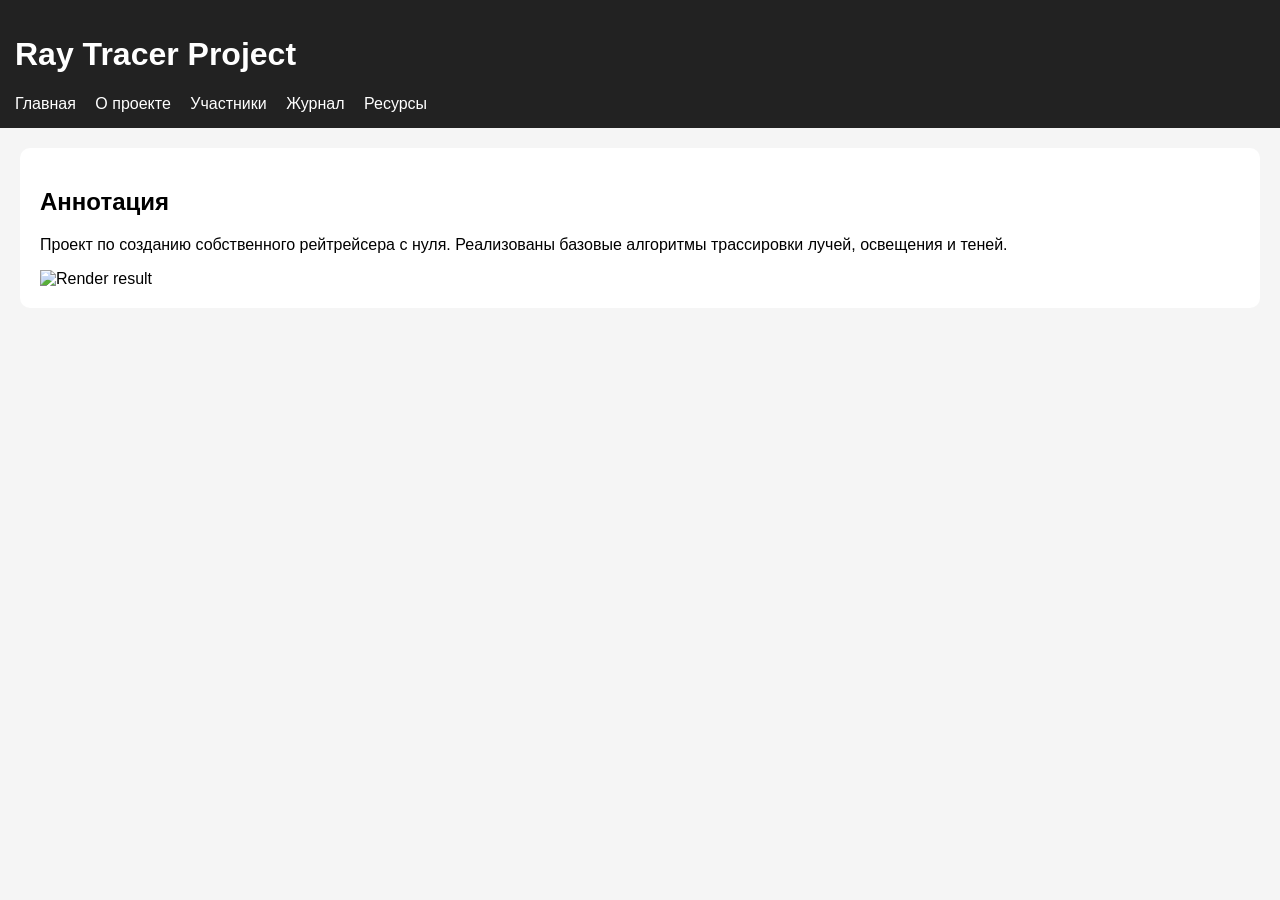
==== site/index.html @ 497eb031 "Update index.html" ====
<!DOCTYPE html>
<html lang="ru">
<head>
    <meta charset="UTF-8">
    <title>Ray Tracer Project</title>
    <link rel="stylesheet" href="style.css">
</head>
<body>

<header>
    <h1>Ray Tracer Project</h1>
    <nav>
        <a href="index.html">Главная</a>
        <a href="about.html">О проекте</a>
        <a href="team.html">Участники</a>
        <a href="journal.html">Журнал</a>
        <a href="resources.html">Ресурсы</a>
    </nav>
</header>

<main>
    <h2>Аннотация</h2>
    <p>
        Проект по созданию собственного рейтрейсера с нуля.
        Реализованы базовые алгоритмы трассировки лучей, освещения и теней.
    </p>

    <img src="../images/final.png" alt="Render result" width="500">
</main>

</body>
</html>
---- site/style.css ----
body {
    font-family: Arial, sans-serif;
    margin: 0;
    background: #f5f5f5;
}

header {
    background: #222;
    color: white;
    padding: 15px;
}

nav a {
    color: white;
    margin-right: 15px;
    text-decoration: none;
}

main {
    padding: 20px;
    background: white;
    margin: 20px;
    border-radius: 10px;
}

footer {
    text-align: center;
    padding: 10px;
    background: #ddd;
}
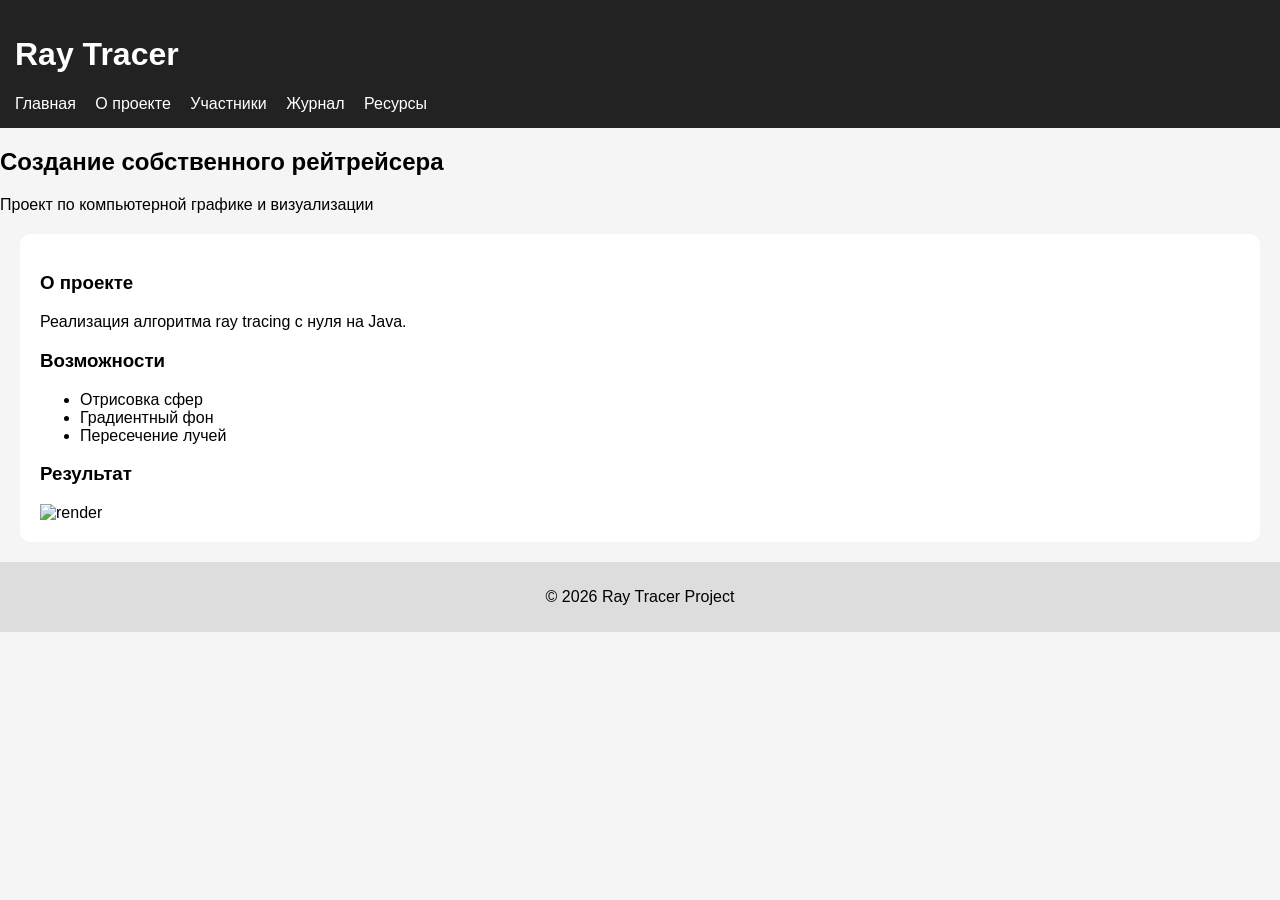
==== commit ffb49260: "Update index.html" ====
--- a/site/index.html
+++ b/site/index.html
@@ -8,7 +8,7 @@
 <body>
 
 <header>
-    <h1>Ray Tracer Project</h1>
+    <h1>Ray Tracer</h1>
     <nav>
         <a href="index.html">Главная</a>
         <a href="about.html">О проекте</a>
@@ -18,15 +18,35 @@
     </nav>
 </header>
 
+<section class="hero">
+    <h2>Создание собственного рейтрейсера</h2>
+    <p>Проект по компьютерной графике и визуализации</p>
+</section>
+
 <main>
-    <h2>Аннотация</h2>
-    <p>
-        Проект по созданию собственного рейтрейсера с нуля.
-        Реализованы базовые алгоритмы трассировки лучей, освещения и теней.
-    </p>
+    <div class="card">
+        <h3>О проекте</h3>
+        <p>Реализация алгоритма ray tracing с нуля на Java.</p>
+    </div>
 
-    <img src="../images/final.png" alt="Render result" width="500">
+    <div class="card">
+        <h3>Возможности</h3>
+        <ul>
+            <li>Отрисовка сфер</li>
+            <li>Градиентный фон</li>
+            <li>Пересечение лучей</li>
+        </ul>
+    </div>
+
+    <div class="card">
+        <h3>Результат</h3>
+        <img src="../images/final.png" alt="render">
+    </div>
 </main>
+
+<footer>
+    <p>© 2026 Ray Tracer Project</p>
+</footer>
 
 </body>
 </html>
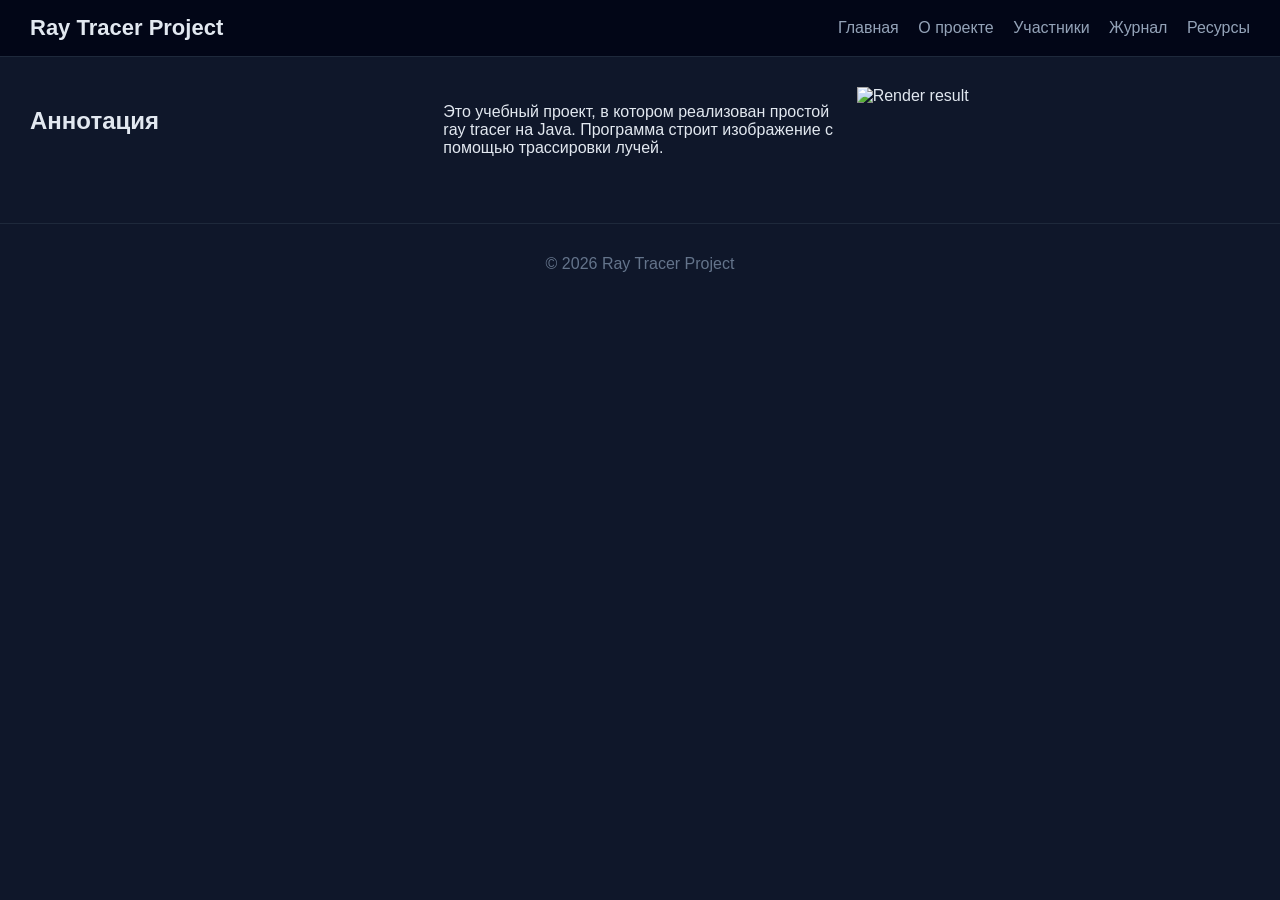
==== commit cc4c9843: "Update index.html" ====
--- a/site/index.html
+++ b/site/index.html
@@ -8,7 +8,7 @@
 <body>
 
 <header>
-    <h1>Ray Tracer</h1>
+    <h1>Ray Tracer Project</h1>
     <nav>
         <a href="index.html">Главная</a>
         <a href="about.html">О проекте</a>
@@ -18,30 +18,14 @@
     </nav>
 </header>
 
-<section class="hero">
-    <h2>Создание собственного рейтрейсера</h2>
-    <p>Проект по компьютерной графике и визуализации</p>
-</section>
+<main>
+    <h2>Аннотация</h2>
+    <p>
+        Это учебный проект, в котором реализован простой ray tracer на Java.
+        Программа строит изображение с помощью трассировки лучей.
+    </p>
 
-<main>
-    <div class="card">
-        <h3>О проекте</h3>
-        <p>Реализация алгоритма ray tracing с нуля на Java.</p>
-    </div>
-
-    <div class="card">
-        <h3>Возможности</h3>
-        <ul>
-            <li>Отрисовка сфер</li>
-            <li>Градиентный фон</li>
-            <li>Пересечение лучей</li>
-        </ul>
-    </div>
-
-    <div class="card">
-        <h3>Результат</h3>
-        <img src="../images/final.png" alt="render">
-    </div>
+    <img src="../images/final.png" alt="Render result">
 </main>
 
 <footer>
--- a/site/style.css
+++ b/site/style.css
@@ -1,30 +1,88 @@
+/* Общие настройки */
 body {
-    font-family: Arial, sans-serif;
     margin: 0;
-    background: #f5f5f5;
+    font-family: 'Segoe UI', sans-serif;
+    background: #0f172a;
+    color: #e2e8f0;
 }
 
+/* Header */
 header {
-    background: #222;
-    color: white;
-    padding: 15px;
+    background: #020617;
+    padding: 15px 30px;
+    display: flex;
+    justify-content: space-between;
+    align-items: center;
+    border-bottom: 1px solid #1e293b;
+}
+
+header h1 {
+    margin: 0;
+    font-size: 22px;
 }
 
 nav a {
-    color: white;
-    margin-right: 15px;
+    color: #94a3b8;
+    margin-left: 15px;
     text-decoration: none;
+    transition: 0.3s;
 }
 
+nav a:hover {
+    color: #38bdf8;
+}
+
+/* Hero блок */
+.hero {
+    text-align: center;
+    padding: 60px 20px;
+    background: linear-gradient(135deg, #0f172a, #1e293b);
+}
+
+.hero h2 {
+    font-size: 32px;
+    margin-bottom: 10px;
+}
+
+.hero p {
+    color: #94a3b8;
+}
+
+/* Основной контент */
 main {
+    display: grid;
+    grid-template-columns: repeat(auto-fit, minmax(250px, 1fr));
+    gap: 20px;
+    padding: 30px;
+}
+
+/* Карточки */
+.card {
+    background: #020617;
     padding: 20px;
-    background: white;
-    margin: 20px;
+    border-radius: 12px;
+    border: 1px solid #1e293b;
+    transition: transform 0.2s;
+}
+
+.card:hover {
+    transform: translateY(-5px);
+}
+
+.card h3 {
+    margin-top: 0;
+}
+
+.card img {
+    width: 100%;
     border-radius: 10px;
 }
 
+/* Footer */
 footer {
     text-align: center;
-    padding: 10px;
-    background: #ddd;
+    padding: 15px;
+    border-top: 1px solid #1e293b;
+    margin-top: 20px;
+    color: #64748b;
 }
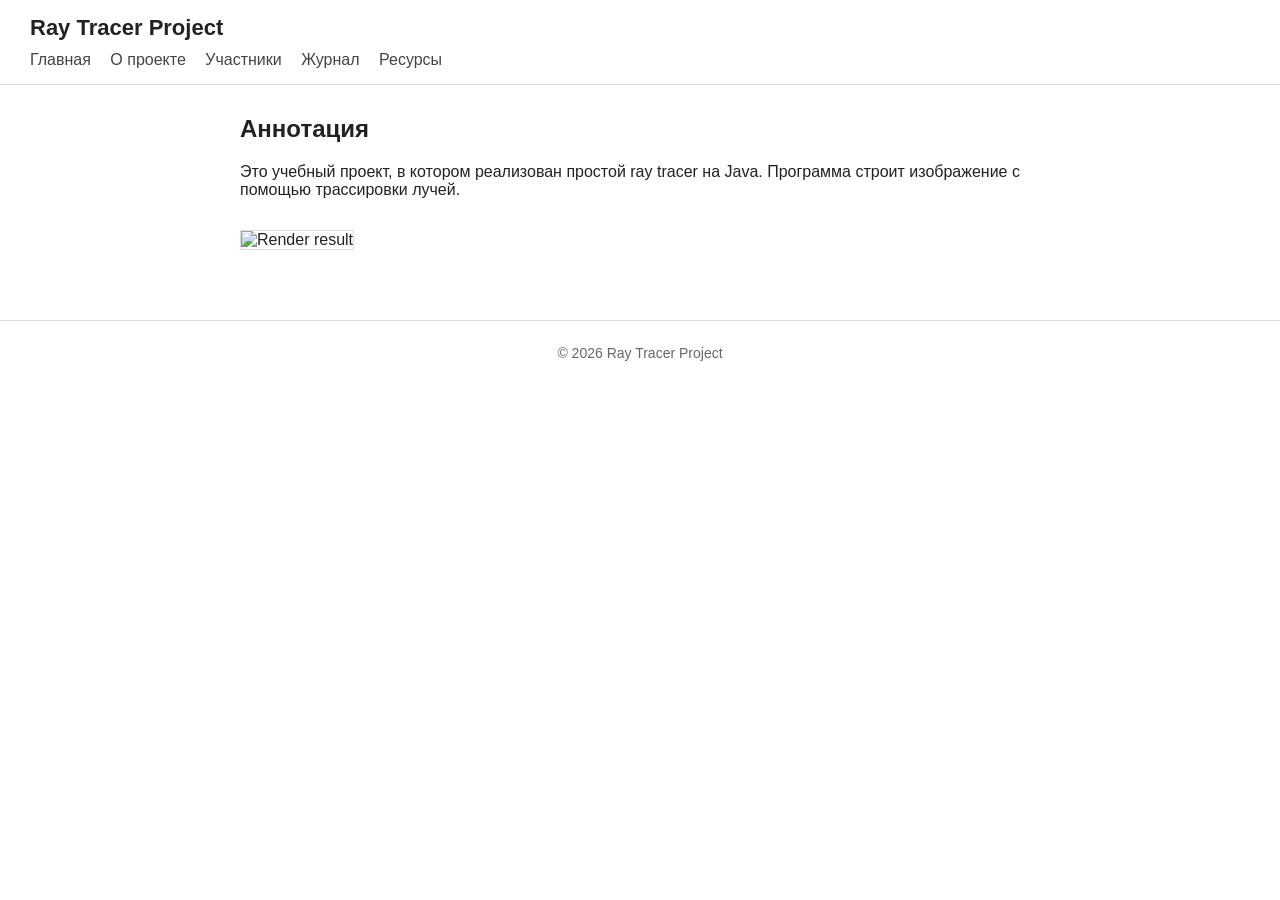
==== commit b6e07a97: "Update index.html" ====
--- a/site/index.html
+++ b/site/index.html
@@ -7,7 +7,7 @@
 </head>
 <body>
 
-<header>
+<header> 
     <h1>Ray Tracer Project</h1>
     <nav>
         <a href="index.html">Главная</a>
--- a/site/style.css
+++ b/site/style.css
@@ -1,19 +1,15 @@
-/* Общие настройки */
+/* Общие стили */
 body {
+    font-family: Arial, sans-serif;
     margin: 0;
-    font-family: 'Segoe UI', sans-serif;
-    background: #0f172a;
-    color: #e2e8f0;
+    background: #ffffff;
+    color: #222;
 }
 
-/* Header */
+/* Шапка */
 header {
-    background: #020617;
+    border-bottom: 1px solid #ddd;
     padding: 15px 30px;
-    display: flex;
-    justify-content: space-between;
-    align-items: center;
-    border-bottom: 1px solid #1e293b;
 }
 
 header h1 {
@@ -21,68 +17,45 @@
     font-size: 22px;
 }
 
+/* Навигация */
+nav {
+    margin-top: 10px;
+}
+
 nav a {
-    color: #94a3b8;
-    margin-left: 15px;
+    margin-right: 15px;
     text-decoration: none;
-    transition: 0.3s;
+    color: #444;
 }
 
 nav a:hover {
-    color: #38bdf8;
-}
-
-/* Hero блок */
-.hero {
-    text-align: center;
-    padding: 60px 20px;
-    background: linear-gradient(135deg, #0f172a, #1e293b);
-}
-
-.hero h2 {
-    font-size: 32px;
-    margin-bottom: 10px;
-}
-
-.hero p {
-    color: #94a3b8;
+    text-decoration: underline;
 }
 
 /* Основной контент */
 main {
-    display: grid;
-    grid-template-columns: repeat(auto-fit, minmax(250px, 1fr));
-    gap: 20px;
     padding: 30px;
+    max-width: 800px;
+    margin: auto;
 }
 
-/* Карточки */
-.card {
-    background: #020617;
-    padding: 20px;
-    border-radius: 12px;
-    border: 1px solid #1e293b;
-    transition: transform 0.2s;
-}
-
-.card:hover {
-    transform: translateY(-5px);
-}
-
-.card h3 {
+h2 {
     margin-top: 0;
 }
 
-.card img {
-    width: 100%;
-    border-radius: 10px;
+/* Картинка */
+img {
+    margin-top: 15px;
+    max-width: 100%;
+    border: 1px solid #ddd;
 }
 
-/* Footer */
+/* Футер */
 footer {
+    border-top: 1px solid #ddd;
     text-align: center;
-    padding: 15px;
-    border-top: 1px solid #1e293b;
-    margin-top: 20px;
-    color: #64748b;
+    padding: 10px;
+    margin-top: 40px;
+    font-size: 14px;
+    color: #666;
 }
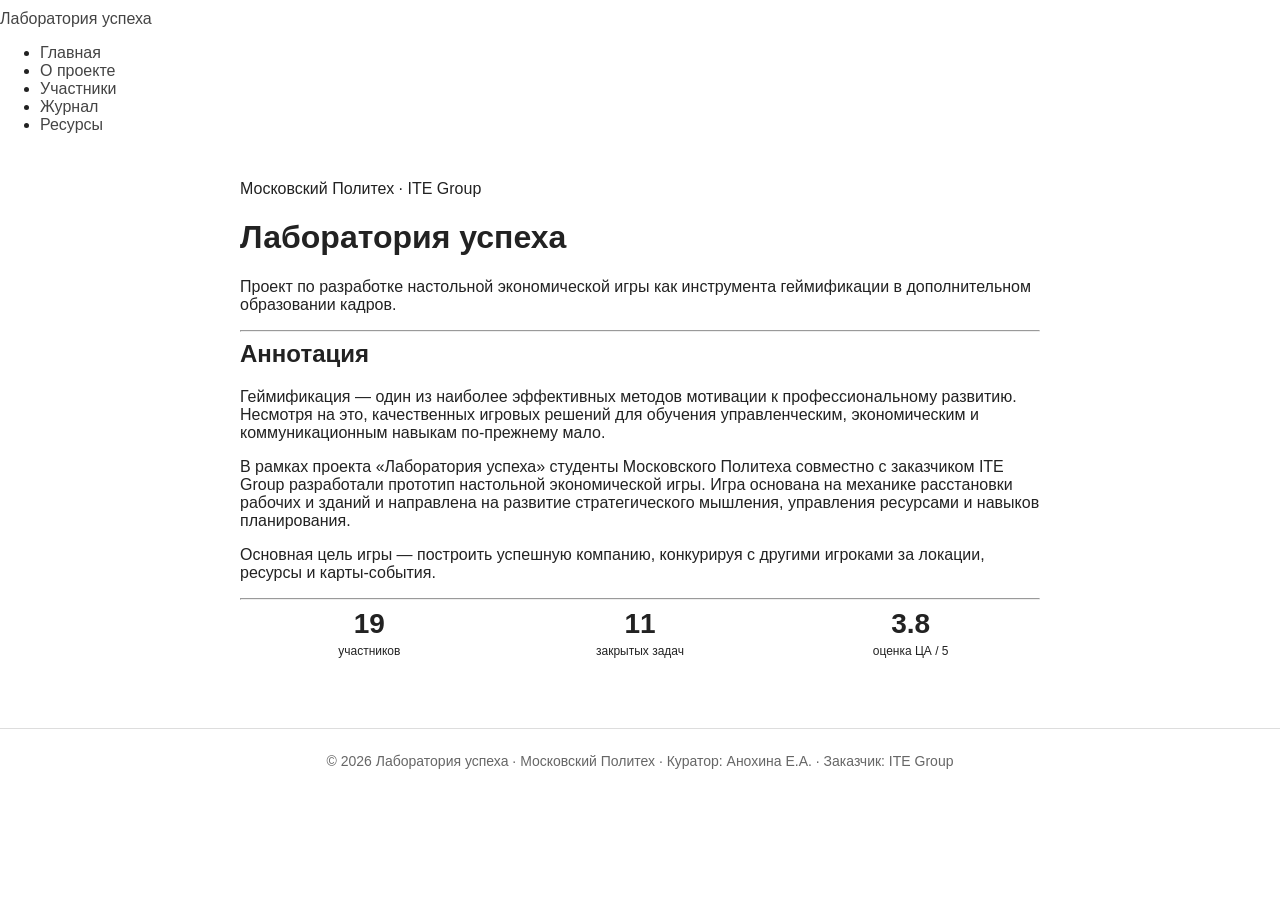
==== commit 12023cd1: "Update index.html" ====
--- a/site/index.html
+++ b/site/index.html
@@ -1,35 +1,56 @@
 <!DOCTYPE html>
 <html lang="ru">
 <head>
-    <meta charset="UTF-8">
-    <title>Ray Tracer Project</title>
-    <link rel="stylesheet" href="style.css">
+  <meta charset="UTF-8" />
+  <meta name="viewport" content="width=device-width, initial-scale=1.0" />
+  <title>Лаборатория успеха</title>
+  <link rel="stylesheet" href="style.css" />
 </head>
 <body>
 
-<header> 
-    <h1>Ray Tracer Project</h1>
-    <nav>
-        <a href="index.html">Главная</a>
-        <a href="about.html">О проекте</a>
-        <a href="team.html">Участники</a>
-        <a href="journal.html">Журнал</a>
-        <a href="resources.html">Ресурсы</a>
-    </nav>
-</header>
+<nav>
+  <a class="nav-logo" href="index.html">Лаборатория <span>успеха</span></a>
+  <ul class="nav-links">
+    <li><a href="index.html" class="active">Главная</a></li>
+    <li><a href="about.html">О проекте</a></li>
+    <li><a href="team.html">Участники</a></li>
+    <li><a href="journal.html">Журнал</a></li>
+    <li><a href="resources.html">Ресурсы</a></li>
+  </ul>
+</nav>
 
 <main>
-    <h2>Аннотация</h2>
-    <p>
-        Это учебный проект, в котором реализован простой ray tracer на Java.
-        Программа строит изображение с помощью трассировки лучей.
-    </p>
+  <div class="label">Московский Политех · ITE Group</div>
+  <h1>Лаборатория успеха</h1>
+  <p class="subtitle">Проект по разработке настольной экономической игры как инструмента геймификации в дополнительном образовании кадров.</p>
 
-    <img src="../images/final.png" alt="Render result">
+  <hr />
+
+  <h2>Аннотация</h2>
+  <p>Геймификация — один из наиболее эффективных методов мотивации к профессиональному развитию. Несмотря на это, качественных игровых решений для обучения управленческим, экономическим и коммуникационным навыкам по-прежнему мало.</p>
+  <p>В рамках проекта «Лаборатория успеха» студенты Московского Политеха совместно с заказчиком ITE Group разработали прототип настольной экономической игры. Игра основана на механике расстановки рабочих и зданий и направлена на развитие стратегического мышления, управления ресурсами и навыков планирования.</p>
+  <p>Основная цель игры — построить успешную компанию, конкурируя с другими игроками за локации, ресурсы и карты-события.</p>
+
+  <hr />
+
+  <div style="display:grid; grid-template-columns:1fr 1fr 1fr; gap:12px; margin-top:8px;">
+    <div class="card" style="text-align:center;">
+      <div style="font-size:28px; font-weight:700; color:var(--accent);">19</div>
+      <div style="font-size:12px; color:var(--muted); margin-top:4px;">участников</div>
+    </div>
+    <div class="card" style="text-align:center;">
+      <div style="font-size:28px; font-weight:700; color:var(--accent);">11</div>
+      <div style="font-size:12px; color:var(--muted); margin-top:4px;">закрытых задач</div>
+    </div>
+    <div class="card" style="text-align:center;">
+      <div style="font-size:28px; font-weight:700; color:var(--accent);">3.8</div>
+      <div style="font-size:12px; color:var(--muted); margin-top:4px;">оценка ЦА / 5</div>
+    </div>
+  </div>
 </main>
 
 <footer>
-    <p>© 2026 Ray Tracer Project</p>
+  <p>© 2026 Лаборатория успеха · Московский Политех · Куратор: Анохина Е.А. · Заказчик: ITE Group</p>
 </footer>
 
 </body>
--- a/site/style.css
+++ b/site/style.css
@@ -14,7 +14,7 @@
 
 header h1 {
     margin: 0;
-    font-size: 22px;
+    font-size: 22px; 
 }
 
 /* Навигация */
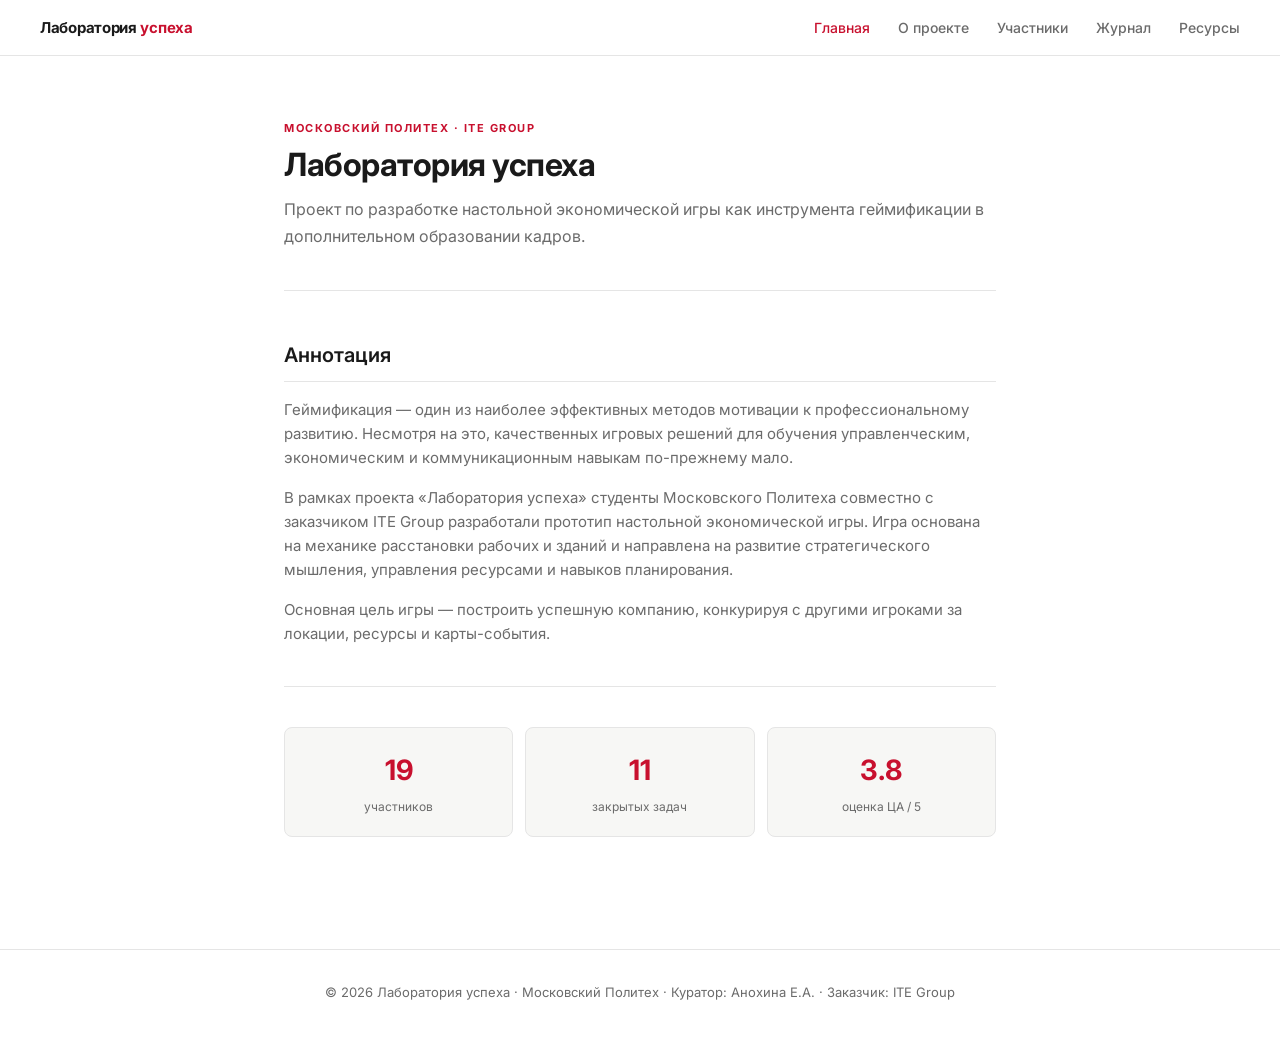
==== commit 0919a0ba: "Update index.html" ====
--- a/site/index.html
+++ b/site/index.html
@@ -7,7 +7,7 @@
   <link rel="stylesheet" href="style.css" />
 </head>
 <body>
-
+ 
 <nav>
   <a class="nav-logo" href="index.html">Лаборатория <span>успеха</span></a>
   <ul class="nav-links">
--- a/site/style.css
+++ b/site/style.css
@@ -1,61 +1,218 @@
-/* Общие стили */
+@import url('https://fonts.googleapis.com/css2?family=Inter:wght@400;500;600;700&display=swap');
+
+*, *::before, *::after { box-sizing: border-box; margin: 0; padding: 0; }
+
+:root {
+  --bg: #ffffff;
+  --bg2: #f7f7f5;
+  --text: #1a1a1a;
+  --muted: #6b6b6b;
+  --accent: #c8102e;
+  --border: #e5e5e5;
+  --radius: 8px;
+}
+ 
+html { scroll-behavior: smooth; }
+
 body {
-    font-family: Arial, sans-serif;
-    margin: 0;
-    background: #ffffff;
-    color: #222;
-}
-
-/* Шапка */
-header {
-    border-bottom: 1px solid #ddd;
-    padding: 15px 30px;
-}
-
-header h1 {
-    margin: 0;
-    font-size: 22px; 
-}
-
-/* Навигация */
+  font-family: 'Inter', sans-serif;
+  background: var(--bg);
+  color: var(--text);
+  line-height: 1.6;
+  font-size: 15px;
+}
+
+/* NAV */
 nav {
-    margin-top: 10px;
-}
-
-nav a {
-    margin-right: 15px;
-    text-decoration: none;
-    color: #444;
-}
-
-nav a:hover {
-    text-decoration: underline;
-}
-
-/* Основной контент */
+  position: sticky;
+  top: 0;
+  z-index: 100;
+  background: var(--bg);
+  border-bottom: 1px solid var(--border);
+  display: flex;
+  align-items: center;
+  justify-content: space-between;
+  padding: 0 40px;
+  height: 56px;
+}
+
+.nav-logo {
+  font-weight: 700;
+  font-size: 15px;
+  color: var(--text);
+  text-decoration: none;
+  letter-spacing: -0.3px;
+}
+
+.nav-logo span { color: var(--accent); }
+
+.nav-links {
+  display: flex;
+  gap: 28px;
+  list-style: none;
+}
+
+.nav-links a {
+  color: var(--muted);
+  text-decoration: none;
+  font-size: 14px;
+  font-weight: 500;
+  transition: color 0.15s;
+}
+
+.nav-links a:hover,
+.nav-links a.active { color: var(--accent); }
+
+/* LAYOUT */
 main {
-    padding: 30px;
-    max-width: 800px;
-    margin: auto;
+  max-width: 760px;
+  margin: 0 auto;
+  padding: 64px 24px 100px;
+}
+
+/* TYPOGRAPHY */
+h1 {
+  font-size: 32px;
+  font-weight: 700;
+  letter-spacing: -0.5px;
+  line-height: 1.2;
+  margin-bottom: 12px;
 }
 
 h2 {
-    margin-top: 0;
-}
-
-/* Картинка */
-img {
-    margin-top: 15px;
-    max-width: 100%;
-    border: 1px solid #ddd;
-}
-
-/* Футер */
+  font-size: 20px;
+  font-weight: 600;
+  margin-bottom: 16px;
+  margin-top: 48px;
+  padding-bottom: 10px;
+  border-bottom: 1px solid var(--border);
+}
+
+h3 {
+  font-size: 15px;
+  font-weight: 600;
+  margin-bottom: 6px;
+}
+
+p { color: var(--muted); margin-bottom: 16px; }
+
+strong { color: var(--text); font-weight: 600; }
+
+.subtitle {
+  font-size: 16px;
+  color: var(--muted);
+  margin-bottom: 40px;
+  line-height: 1.7;
+}
+
+.label {
+  font-size: 11px;
+  font-weight: 700;
+  letter-spacing: 1.5px;
+  text-transform: uppercase;
+  color: var(--accent);
+  margin-bottom: 8px;
+}
+
+hr {
+  border: none;
+  border-top: 1px solid var(--border);
+  margin: 40px 0;
+}
+
+/* CARDS */
+.card {
+  background: var(--bg2);
+  border: 1px solid var(--border);
+  border-radius: var(--radius);
+  padding: 20px 24px;
+  margin-bottom: 12px;
+}
+
+/* TEAM */
+.role-group { margin-bottom: 32px; }
+.member-list { list-style: none; }
+.member-item {
+  display: flex;
+  flex-direction: column;
+  padding: 14px 0;
+  border-bottom: 1px solid var(--border);
+}
+.member-item:last-child { border-bottom: none; }
+.member-name { font-weight: 600; font-size: 14px; color: var(--text); }
+.member-role { font-size: 13px; color: var(--muted); margin-top: 2px; }
+.member-contrib { font-size: 13px; color: var(--muted); margin-top: 4px; }
+
+/* JOURNAL */
+.timeline { list-style: none; position: relative; padding-left: 24px; }
+.timeline::before {
+  content: '';
+  position: absolute;
+  left: 7px; top: 6px; bottom: 6px;
+  width: 1px;
+  background: var(--border);
+}
+.timeline-item {
+  position: relative;
+  margin-bottom: 32px;
+}
+.timeline-item::before {
+  content: '';
+  position: absolute;
+  left: -20px; top: 6px;
+  width: 8px; height: 8px;
+  border-radius: 50%;
+  background: var(--accent);
+}
+.timeline-date {
+  font-size: 12px;
+  font-weight: 600;
+  color: var(--accent);
+  margin-bottom: 4px;
+  letter-spacing: 0.5px;
+}
+.timeline-title {
+  font-weight: 600;
+  font-size: 14px;
+  margin-bottom: 4px;
+}
+.timeline-desc { font-size: 13px; color: var(--muted); }
+
+/* RESOURCES */
+.resource-link {
+  display: flex;
+  align-items: center;
+  gap: 12px;
+  padding: 14px 0;
+  border-bottom: 1px solid var(--border);
+  text-decoration: none;
+  color: var(--text);
+  transition: color 0.15s;
+}
+.resource-link:hover { color: var(--accent); }
+.resource-link:last-child { border-bottom: none; }
+.resource-icon { font-size: 18px; width: 28px; flex-shrink: 0; }
+.resource-info { flex: 1; }
+.resource-title { font-weight: 600; font-size: 14px; }
+.resource-desc { font-size: 13px; color: var(--muted); margin-top: 1px; }
+.resource-arrow { color: var(--muted); font-size: 14px; }
+
+/* FOOTER */
 footer {
-    border-top: 1px solid #ddd;
-    text-align: center;
-    padding: 10px;
-    margin-top: 40px;
-    font-size: 14px;
-    color: #666;
-}
+  border-top: 1px solid var(--border);
+  text-align: center;
+  padding: 32px 24px;
+  font-size: 13px;
+  color: var(--muted);
+}
+
+footer a { color: var(--muted); text-decoration: none; }
+footer a:hover { color: var(--accent); }
+
+@media (max-width: 600px) {
+  nav { padding: 0 16px; }
+  .nav-links { gap: 16px; }
+  .nav-links a { font-size: 13px; }
+  main { padding: 40px 16px 80px; }
+  h1 { font-size: 26px; }
+}
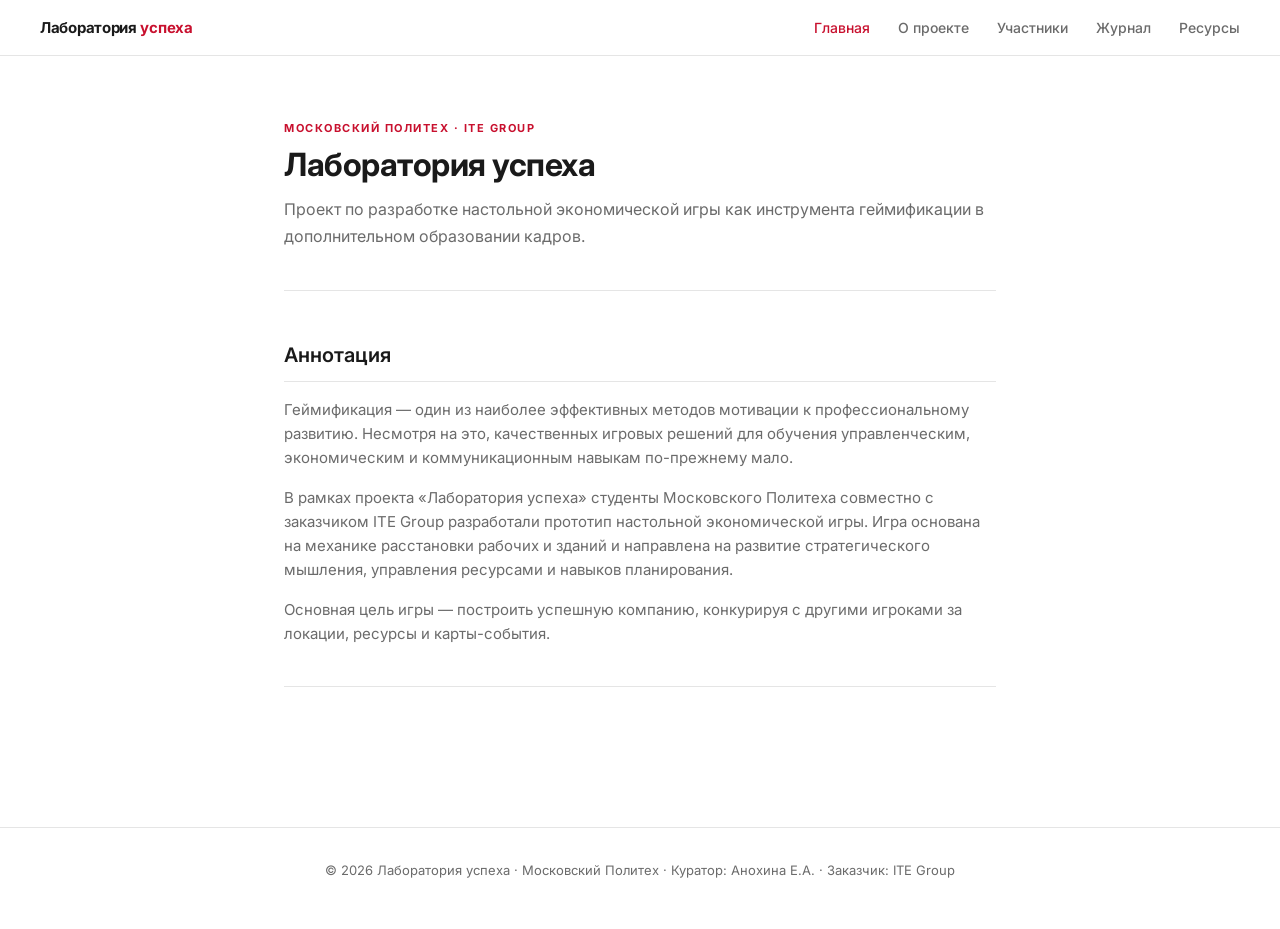
==== commit dda32c98: "Update index.html" ====
--- a/site/index.html
+++ b/site/index.html
@@ -7,7 +7,7 @@
   <link rel="stylesheet" href="style.css" />
 </head>
 <body>
- 
+  
 <nav>
   <a class="nav-logo" href="index.html">Лаборатория <span>успеха</span></a>
   <ul class="nav-links">
@@ -32,21 +32,6 @@
   <p>Основная цель игры — построить успешную компанию, конкурируя с другими игроками за локации, ресурсы и карты-события.</p>
 
   <hr />
-
-  <div style="display:grid; grid-template-columns:1fr 1fr 1fr; gap:12px; margin-top:8px;">
-    <div class="card" style="text-align:center;">
-      <div style="font-size:28px; font-weight:700; color:var(--accent);">19</div>
-      <div style="font-size:12px; color:var(--muted); margin-top:4px;">участников</div>
-    </div>
-    <div class="card" style="text-align:center;">
-      <div style="font-size:28px; font-weight:700; color:var(--accent);">11</div>
-      <div style="font-size:12px; color:var(--muted); margin-top:4px;">закрытых задач</div>
-    </div>
-    <div class="card" style="text-align:center;">
-      <div style="font-size:28px; font-weight:700; color:var(--accent);">3.8</div>
-      <div style="font-size:12px; color:var(--muted); margin-top:4px;">оценка ЦА / 5</div>
-    </div>
-  </div>
 </main>
 
 <footer>
